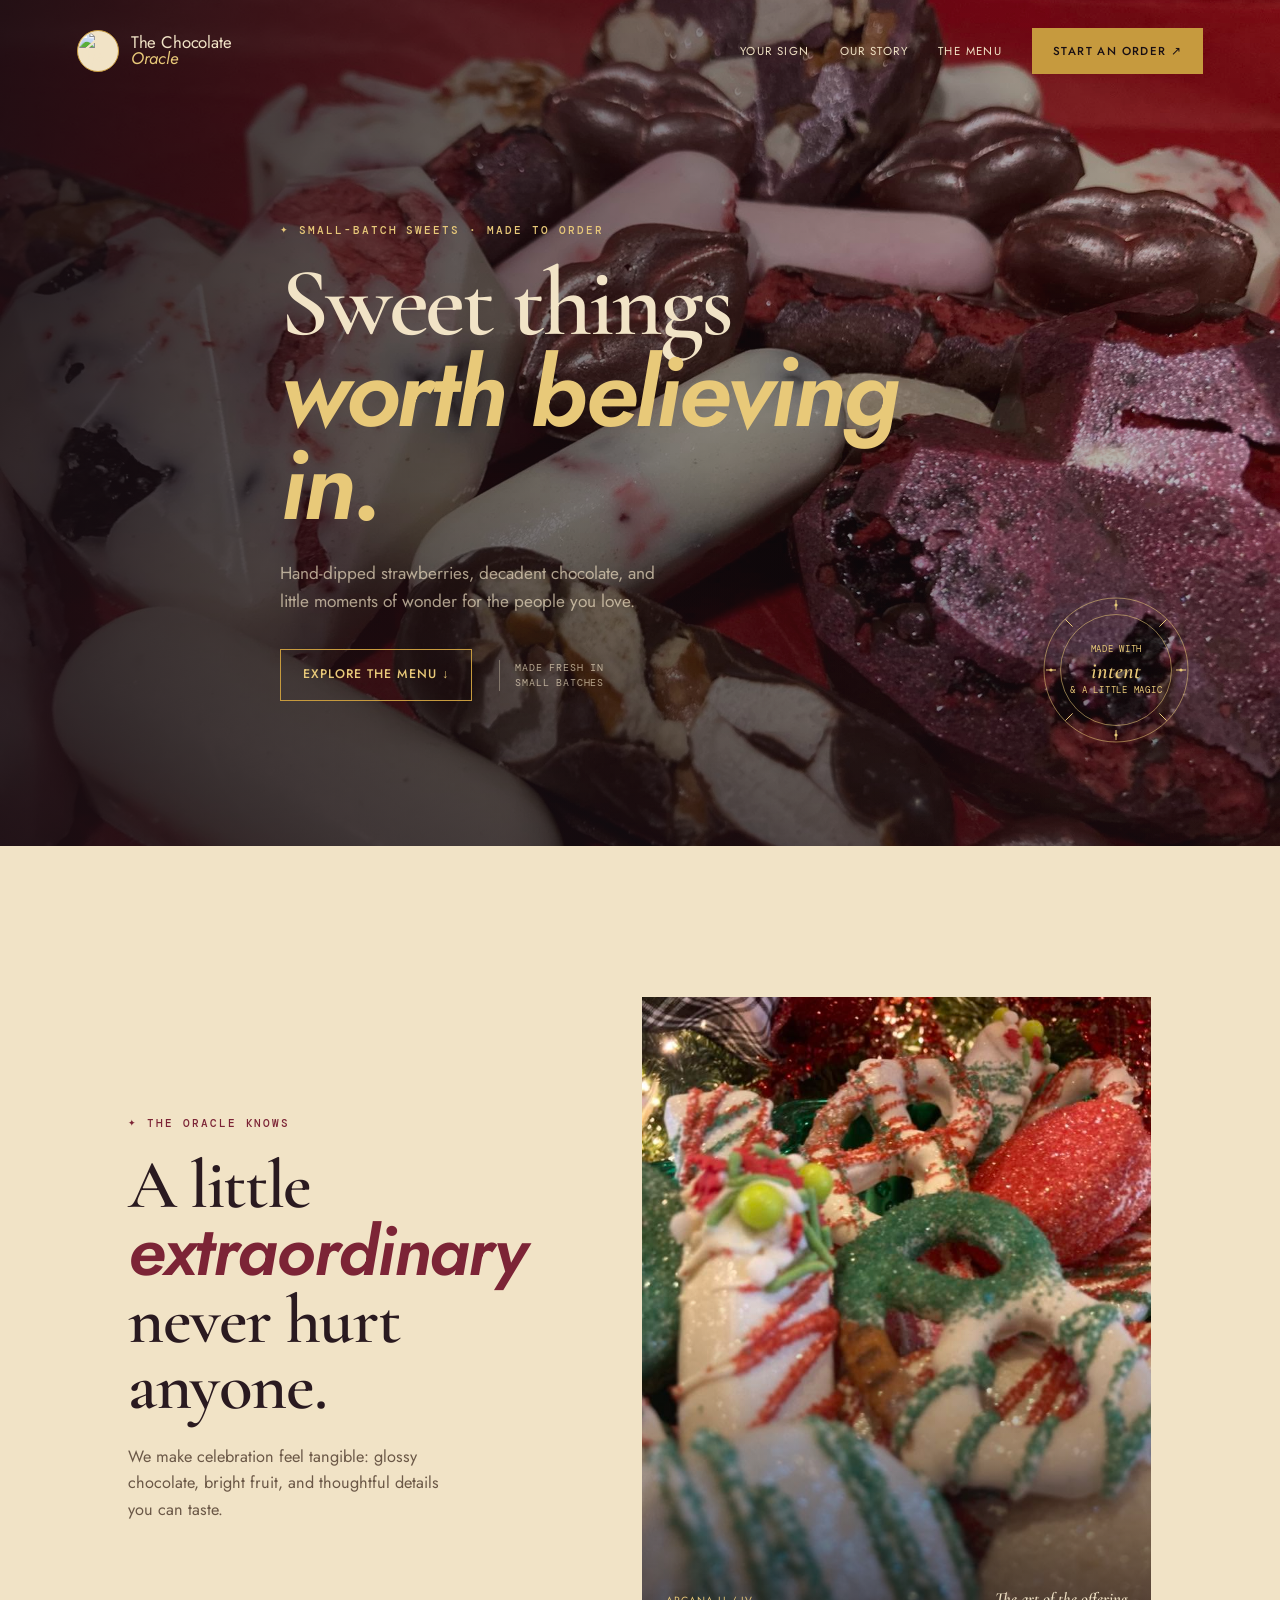
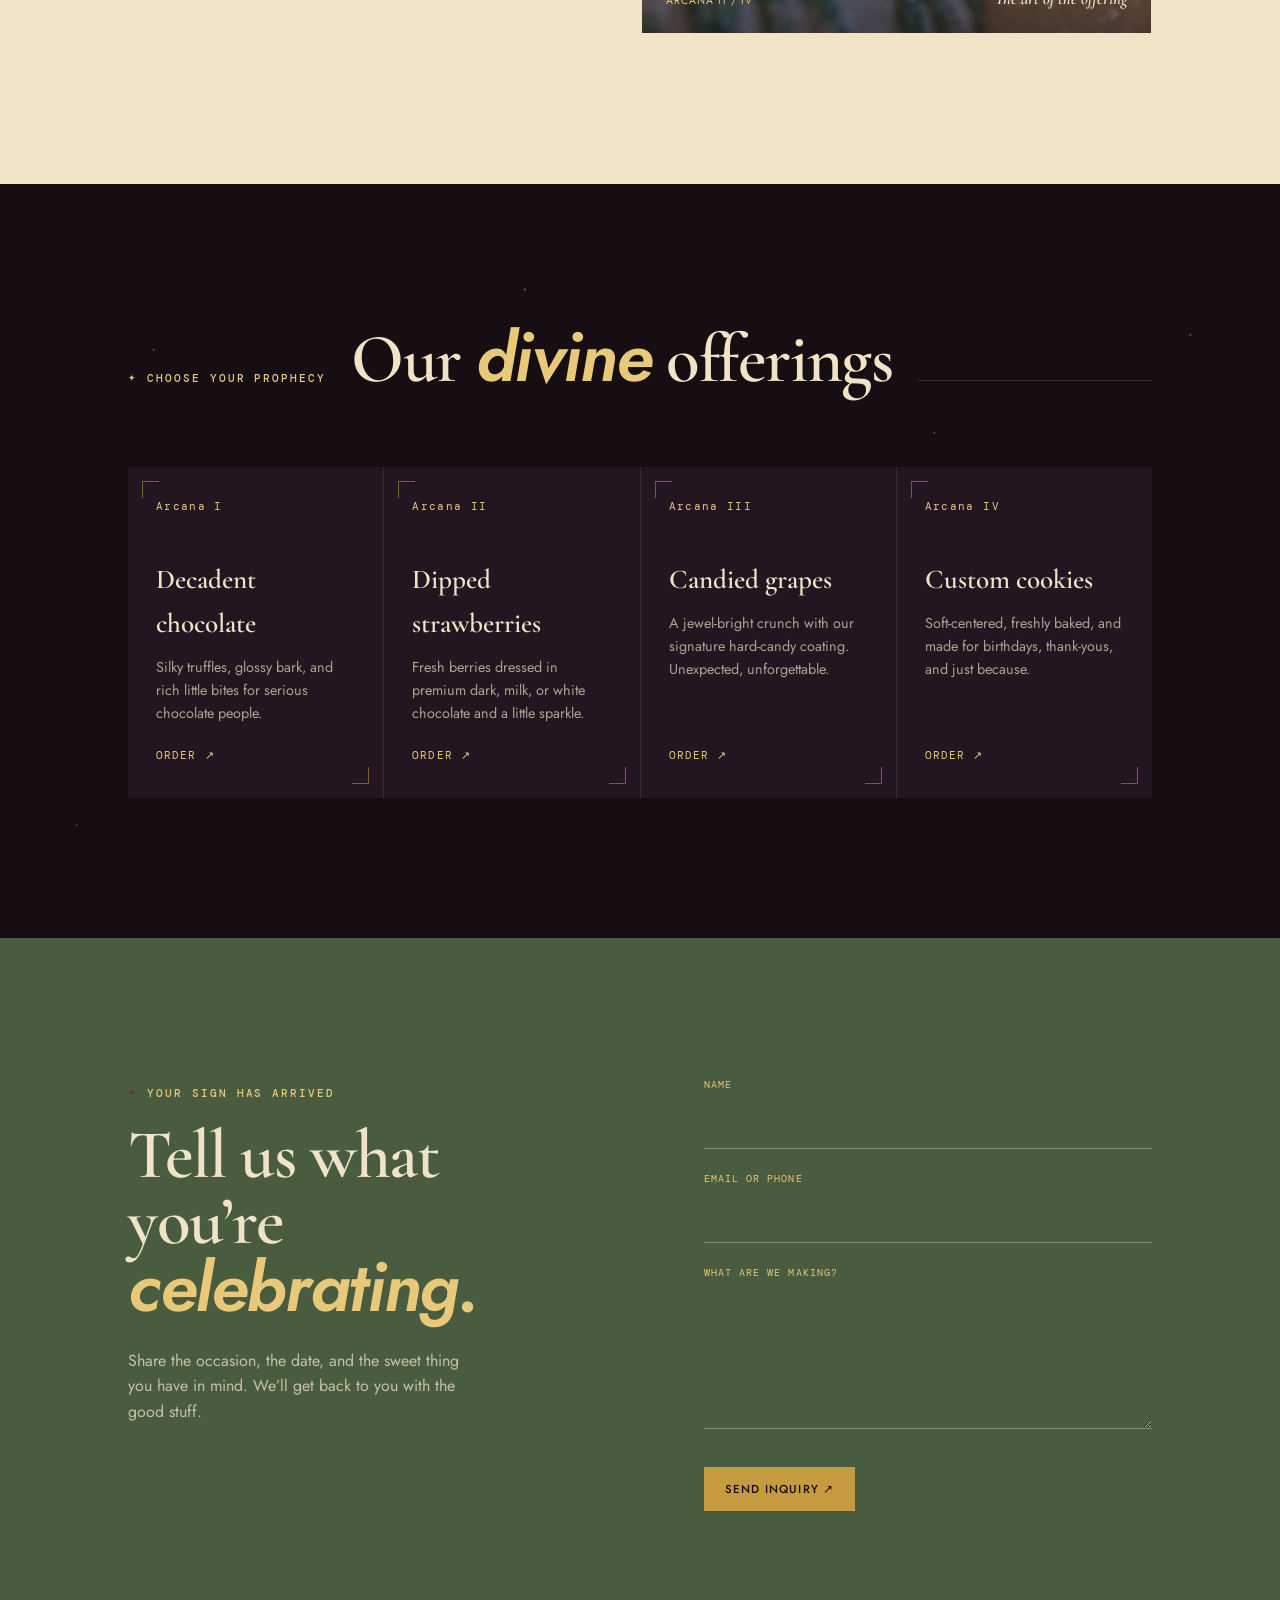
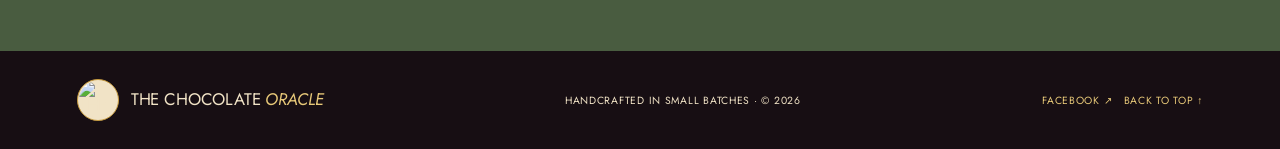
==== shop.html @ d25c3163 "Add tarot zodiac intro, wire as homepage" ====
<!DOCTYPE html>
<html lang="en">
<head>
    <meta charset="UTF-8">
    <meta name="viewport" content="width=device-width, initial-scale=1.0">
    <title>The Chocolate Oracle | Handcrafted sweets</title>
    <link rel="stylesheet" href="style.css">
</head>
<body>

    <header class="site-header">
        <a class="logo" href="index.html" aria-label="The Chocolate Oracle home">
            <img class="logo-photo" src="https://scontent.fbtr1-1.fna.fbcdn.net/v/t39.30808-6/594072596_122097712575153212_9166603788342999100_n.jpg?stp=dst-jpg_tt6&amp;cstp=mx500x500&amp;ctp=s500x500&amp;_nc_cat=108&amp;ccb=1-7&amp;_nc_sid=6ee11a&amp;_nc_ohc=r9WMjKjKbZIQ7kNvwG5Yayb&amp;_nc_oc=Adr1AbtajCmg60G0U6X-JL86kqpSKoylIPFxCXI_S026IdfykBBBpPwS6JotdLHTeus&amp;_nc_zt=23&amp;_nc_ht=scontent.fbtr1-1.fna&amp;_nc_gid=QRbJIeFo7KZ7VgWL2P33UQ&amp;_nc_ss=7b2a8&amp;oh=00_AQHlGFoj-AohFdkRQfYXMRDlt6p4kGwg3x56mPkNC_NFeQ&amp;oe=6A7360A0" alt="The Chocolate Oracle logo">
            <span>The Chocolate<br><em>Oracle</em></span>
        </a>
        <nav class="nav-links" aria-label="Main navigation">
            <a href="index.html">Your sign</a>
            <a href="#story">Our story</a>
            <a href="#menu">The menu</a>
            <a href="#connect" class="btn-primary">Start an order <span aria-hidden="true">↗</span></a>
        </nav>
    </header>

    <!-- Hero Section -->
    <main id="top">
    <section class="hero">
        <div class="video-overlay"></div>
        <img class="hero-video" src="vdaycandy.jpg" alt="Assorted handcrafted chocolates with metallic and glittered finishes">

        <div class="hero-content">
            <p class="eyebrow">Small-batch sweets · made to order</p>
            <h1>Sweet things<br><em>worth believing in.</em></h1>
            <p class="hero-copy">Hand-dipped strawberries, decadent chocolate, and little moments of wonder for the people you love.</p>
            <div class="hero-actions">
                <a href="#menu" class="btn-secondary">Explore the menu <span aria-hidden="true">↓</span></a>
                <span class="hero-note">Made fresh in<br>small batches</span>
            </div>
        </div>
        <div class="hero-stamp" aria-hidden="true">
            <div class="dial">
                <svg viewBox="0 0 148 148" fill="none">
                    <circle cx="74" cy="74" r="72" stroke="#e8c979" stroke-opacity=".55" stroke-width="1"/>
                    <g stroke="#e8c979" stroke-width="1">
                        <line x1="74" y1="4" x2="74" y2="14"/>
                        <line x1="74" y1="134" x2="74" y2="144"/>
                        <line x1="4" y1="74" x2="14" y2="74"/>
                        <line x1="134" y1="74" x2="144" y2="74"/>
                        <line x1="23.5" y1="23.5" x2="30.6" y2="30.6"/>
                        <line x1="117.4" y1="117.4" x2="124.5" y2="124.5"/>
                        <line x1="23.5" y1="124.5" x2="30.6" y2="117.4"/>
                        <line x1="117.4" y1="30.6" x2="124.5" y2="23.5"/>
                    </g>
                    <g fill="#e8c979">
                        <circle cx="74" cy="9" r="1.6"/>
                        <circle cx="139" cy="74" r="1.6"/>
                        <circle cx="74" cy="139" r="1.6"/>
                        <circle cx="9" cy="74" r="1.6"/>
                    </g>
                </svg>
            </div>
            <div class="dial-inner"></div>
            <span>Made with</span><strong>intent</strong><span>&amp; a little magic</span>
        </div>
    </section>

    <section id="story" class="showcase">
        <div class="section-intro">
            <p class="eyebrow">The oracle knows</p>
            <h2>A little <em>extraordinary</em><br>never hurt anyone.</h2>
            <p>We make celebration feel tangible: glossy chocolate, bright fruit, and thoughtful details you can taste.</p>
        </div>
        <div class="video-container">
            <img class="showcase-video" src="christmas_candy.jpg" alt="Chocolate-covered pretzels decorated with holiday sprinkles and glitter">
            <div class="video-caption"><span>Arcana II / IV</span><strong>The art of the offering</strong></div>
        </div>
    </section>

    <section id="menu" class="products">
        <div class="section-heading"><p class="eyebrow">Choose your prophecy</p><h2>Our <em>divine</em> offerings</h2><span class="heading-rule"></span></div>
        <div class="product-grid">
            <div class="card">
                <span class="card-number">Arcana I</span><h3>Decadent chocolate</h3>
                <p>Silky truffles, glossy bark, and rich little bites for serious chocolate people.</p><a href="#connect" aria-label="Order decadent chocolate">Order <span>↗</span></a>
            </div>
            <div class="card">
                <span class="card-number">Arcana II</span><h3>Dipped strawberries</h3>
                <p>Fresh berries dressed in premium dark, milk, or white chocolate and a little sparkle.</p><a href="#connect" aria-label="Order dipped strawberries">Order <span>↗</span></a>
            </div>
            <div class="card">
                <span class="card-number">Arcana III</span><h3>Candied grapes</h3>
                <p>A jewel-bright crunch with our signature hard-candy coating. Unexpected, unforgettable.</p><a href="#connect" aria-label="Order candied grapes">Order <span>↗</span></a>
            </div>
            <div class="card">
                <span class="card-number">Arcana IV</span><h3>Custom cookies</h3>
                <p>Soft-centered, freshly baked, and made for birthdays, thank-yous, and just because.</p><a href="#connect" aria-label="Order custom cookies">Order <span>↗</span></a>
            </div>
        </div>
    </section>

    <section id="connect" class="connect">
        <div class="connect-copy"><p class="eyebrow">Your sign has arrived</p><h2>Tell us what<br>you’re <em>celebrating.</em></h2><p>Share the occasion, the date, and the sweet thing you have in mind. We’ll get back to you with the good stuff.</p></div>
        <form class="contact-form" action="#" method="POST">
            <div class="input-group">
                <label for="name">Name</label>
                <input type="text" id="name" name="name" required>
            </div>
            
            <div class="input-group">
                <label for="email">Email or phone</label>
                <input type="text" id="email" name="email" required>
            </div>

            <div class="input-group">
                <label for="message">What are we making?</label>
                <textarea id="message" name="message" rows="5" required></textarea>
            </div>

            <button type="submit" class="btn-primary form-submit">Send inquiry <span aria-hidden="true">↗</span></button>
        </form>
    </section>
    </main>

    <!-- Footer -->
    <footer>
        <a class="logo" href="index.html"><img class="logo-photo" src="https://scontent.fbtr1-1.fna.fbcdn.net/v/t39.30808-6/594072596_122097712575153212_9166603788342999100_n.jpg?stp=dst-jpg_tt6&amp;cstp=mx500x500&amp;ctp=s500x500&amp;_nc_cat=108&amp;ccb=1-7&amp;_nc_sid=6ee11a&amp;_nc_ohc=r9WMjKjKbZIQ7kNvwG5Yayb&amp;_nc_oc=Adr1AbtajCmg60G0U6X-JL86kqpSKoylIPFxCXI_S026IdfykBBBpPwS6JotdLHTeus&amp;_nc_zt=23&amp;_nc_ht=scontent.fbtr1-1.fna&amp;_nc_gid=QRbJIeFo7KZ7VgWL2P33UQ&amp;_nc_ss=7b2a8&amp;oh=00_AQHlGFoj-AohFdkRQfYXMRDlt6p4kGwg3x56mPkNC_NFeQ&amp;oe=6A7360A0" alt="The Chocolate Oracle logo"><span>The Chocolate <em>Oracle</em></span></a>
        <p>Handcrafted in small batches · © 2026</p>
        <span><a href="https://www.facebook.com/profile.php?id=61584596374149" class="back-top">Facebook ↗</a> &nbsp; <a href="#top" class="back-top">Back to top ↑</a></span>
    </footer>

</body>
</html>
---- style.css ----
@import url('https://fonts.googleapis.com/css2?family=DM+Mono:wght@400;500&family=Cormorant+Garamond:ital,wght@0,500;0,600;0,700;1,500;1,600&family=Jost:wght@400;500;600&display=swap');

/* ============================================
   TOKENS
   ink        — near-black chocolate-plum, primary dark surface
   ink-soft   — secondary dark surface (cards, footer)
   parchment  — candlelit warm paper, primary light surface
   gold       — antique gold leaf, primary accent
   gold-bright— struck-match gold, hover/glow state
   wine       — sealing-wax garnet, secondary accent
   sage       — alchemical green, used once (connect section)
   ============================================ */
:root {
    --ink: #170e13;
    --ink-soft: #241620;
    --ink-line: rgba(241, 227, 196, 0.14);
    --parchment: #f1e3c6;
    --parchment-soft: #e7d3a8;
    --parchment-line: rgba(23, 14, 19, 0.15);
    --gold: #c69a3e;
    --gold-bright: #e8c979;
    --wine: #7c2436;
    --wine-bright: #a3324a;
    --sage: #495c40;
    --sage-bright: #6b8259;
    --text-on-dark: #f1e3c6;
    --text-on-dark-dim: rgba(241, 227, 198, 0.68);
    --text-on-light: #2a1a20;
    --text-on-light-dim: #6b5847;
}

* {
    margin: 0;
    padding: 0;
    box-sizing: border-box;
    font-family: 'Jost', sans-serif;
}

body {
    background: var(--parchment);
    color: var(--text-on-light);
    line-height: 1.6;
}

html {
    scroll-behavior: smooth;
}

h1, h2, h3, .logo {
    font-family: 'Cormorant Garamond', Georgia, serif;
}

::selection {
    background: var(--gold);
    color: var(--ink);
}

/* ============================================
   AMBIENT STARFIELD — hand-set constellation dots.
   Thematic (an oracle reads the sky), not decoration:
   only appears on dark surfaces, never on parchment.
   ============================================ */
.hero::before,
.products::before {
    content: '';
    position: absolute;
    inset: 0;
    pointer-events: none;
    opacity: .55;
    background-image:
        radial-gradient(1.4px 1.4px at 12% 22%, var(--gold-bright), transparent),
        radial-gradient(1px 1px at 27% 68%, var(--parchment), transparent),
        radial-gradient(1.6px 1.6px at 41% 14%, var(--gold-bright), transparent),
        radial-gradient(1px 1px at 58% 78%, var(--parchment), transparent),
        radial-gradient(1.3px 1.3px at 73% 33%, var(--gold-bright), transparent),
        radial-gradient(1px 1px at 85% 61%, var(--parchment), transparent),
        radial-gradient(1.5px 1.5px at 93% 20%, var(--gold-bright), transparent),
        radial-gradient(1px 1px at 6% 85%, var(--parchment), transparent);
    background-repeat: no-repeat;
    z-index: 0;
}

@media (prefers-reduced-motion: no-preference) {
    .hero::before, .products::before { animation: twinkle 7s ease-in-out infinite; }
}
@keyframes twinkle { 0%, 100% { opacity: .4; } 50% { opacity: .75; } }

/* ============================================
   HEADER
   ============================================ */
.site-header {
    position: absolute;
    top: 0;
    left: 0;
    right: 0;
    z-index: 5;
    display: flex;
    justify-content: space-between;
    align-items: center;
    padding: 28px 6vw;
    color: var(--text-on-dark);
}

.logo { display: flex; gap: 12px; align-items: center; color: inherit; text-decoration: none; font-size: 1.05rem; line-height: .95; letter-spacing: -.01em; }
.logo em { color: var(--gold-bright); font-style: italic; }
.logo-photo { width: 42px; height: 42px; object-fit: cover; border-radius: 50%; border: 1px solid var(--gold); background: var(--parchment); padding: 1px; }
.nav-links { display: flex; align-items: center; gap: 30px; }
.nav-links a { color: inherit; text-decoration: none; font-size: .72rem; letter-spacing: .12em; text-transform: uppercase; }
.nav-links > a:not(.btn-primary) { position: relative; }
.nav-links > a:not(.btn-primary)::after {
    content: '';
    position: absolute;
    left: 0; right: 0; bottom: -5px;
    height: 1px;
    background: var(--gold-bright);
    transform: scaleX(0);
    transform-origin: left;
    transition: transform .35s ease;
}
.nav-links > a:not(.btn-primary):hover::after { transform: scaleX(1); }

/* Buttons */
.btn-primary {
    position: relative;
    background-color: var(--gold);
    color: var(--ink) !important;
    padding: 13px 20px;
    border-radius: 0;
    text-decoration: none;
    font-weight: 500;
    font-size: .72rem;
    letter-spacing: .1em;
    text-transform: uppercase;
    border: 1px solid var(--gold);
    cursor: pointer;
    transition: background .3s, color .3s, transform .3s;
}
.btn-primary:hover { background-color: transparent; color: var(--gold-bright) !important; transform: translateY(-1px); }

.btn-secondary {
    background-color: transparent;
    color: var(--gold-bright);
    padding: 15px 22px;
    border: 1px solid var(--gold);
    border-radius: 0;
    text-decoration: none;
    font-weight: 500;
    font-size: .78rem;
    letter-spacing: .08em;
    text-transform: uppercase;
    transition: background .35s, color .35s;
}
.btn-secondary:hover { background-color: var(--gold); color: var(--ink); }

/* ============================================
   HERO
   ============================================ */
.hero {
    position: relative;
    min-height: 94vh;
    display: flex;
    align-items: center;
    justify-content: center;
    text-align: left;
    color: var(--text-on-dark);
    padding: 160px 12vw 90px;
    overflow: hidden;
    background: var(--ink);
}

.hero-video {
    position: absolute;
    top: 0; left: 0;
    width: 100%; height: 100%;
    object-fit: cover;
    z-index: 0;
    filter: saturate(1.05) contrast(1.03);
}

.video-overlay {
    position: absolute;
    top: 0; left: 0;
    width: 100%; height: 100%;
    background: linear-gradient(100deg, rgba(23,14,19,.92) 0%, rgba(23,14,19,.55) 46%, rgba(23,14,19,.22) 100%),
                linear-gradient(0deg, rgba(23,14,19,.5), transparent 45%);
    z-index: 1;
}

.hero-content { position: relative; z-index: 2; max-width: 720px; }

.eyebrow {
    display: inline-flex;
    align-items: center;
    gap: 9px;
    color: var(--gold-bright);
    font: 500 .68rem 'DM Mono', monospace;
    text-transform: uppercase;
    letter-spacing: .18em;
    margin-bottom: 22px;
}
.eyebrow::before { content: '✦'; font-size: .85em; }

.hero-content h1 { font-size: clamp(3.6rem, 7.6vw, 7.2rem); font-weight: 600; line-height: .92; letter-spacing: -.03em; margin-bottom: 27px; }
.hero-content h1 em, h2 em { color: var(--gold-bright); font-weight: 600; font-style: italic; }
.hero-copy { max-width: 400px; font-size: 1.08rem; color: var(--text-on-dark-dim); margin-bottom: 34px; }
.hero-actions { display: flex; align-items: center; gap: 27px; }
.hero-note { border-left: 1px solid rgba(241,227,198,.35); padding-left: 15px; color: var(--text-on-dark-dim); font: .65rem/1.5 'DM Mono', monospace; text-transform: uppercase; letter-spacing: .08em; }

/* The Oracle's Seal — signature element: a slow-turning
   zodiac dial standing in for a wax seal / fortune-teller's medallion. */
.hero-stamp {
    position: absolute;
    z-index: 2;
    right: 7vw;
    bottom: 12%;
    width: 148px;
    height: 148px;
    display: grid;
    place-content: center;
    text-align: center;
    color: var(--gold-bright);
}
.hero-stamp .dial {
    position: absolute;
    inset: 0;
    border-radius: 50%;
}
.hero-stamp .dial svg { width: 100%; height: 100%; }
@media (prefers-reduced-motion: no-preference) {
    .hero-stamp .dial { animation: dial-turn 60s linear infinite; }
}
@keyframes dial-turn { to { transform: rotate(360deg); } }
.hero-stamp .dial-inner {
    position: absolute;
    inset: 18px;
    border: 1px solid rgba(232,201,121,.55);
    border-radius: 50%;
}
.hero-stamp span { position: relative; font: .58rem/1.5 'DM Mono', monospace; text-transform: uppercase; letter-spacing: .08em; z-index: 2; }
.hero-stamp strong { position: relative; font: italic 600 1.4rem 'Cormorant Garamond', serif; text-transform: none; letter-spacing: 0; z-index: 2; }

/* ============================================
   STORY / SHOWCASE SECTION
   ============================================ */
.showcase {
    background: var(--parchment);
    padding: 150px 10vw;
    display: grid;
    grid-template-columns: .8fr 1.2fr;
    gap: 9vw;
    align-items: center;
}
.section-intro h2, .section-heading h2, .connect h2 { font-size: clamp(2.7rem, 5.4vw, 5.1rem); font-weight: 600; line-height: .96; letter-spacing: -.02em; margin-bottom: 25px; }
.section-intro > p:last-child { color: var(--text-on-light-dim); max-width: 340px; font-size: 1.02rem; }
.section-intro .eyebrow, .section-heading .eyebrow { color: var(--wine); }
.section-intro .eyebrow::before, .section-heading .eyebrow::before, .connect .eyebrow::before { content: '✦'; color: var(--wine); }
.section-intro h2 em { color: var(--wine); font-style: italic; }

.video-container {
    position: relative;
    overflow: hidden;
    aspect-ratio: 4 / 5;
    max-height: 660px;
    border: 1px solid var(--gold);
    outline: 6px solid var(--parchment);
    outline-offset: -1px;
}
.video-container::after { content: ''; position: absolute; inset: 0; background: linear-gradient(0deg, rgba(20,11,16,.72), transparent 55%); pointer-events: none; }
.showcase-video { width: 100%; height: 100%; object-fit: cover; display: block; }
.video-caption { position: absolute; z-index: 2; bottom: 24px; left: 24px; right: 24px; display: flex; justify-content: space-between; align-items: baseline; color: var(--text-on-dark); font: .65rem 'DM Mono', monospace; text-transform: uppercase; letter-spacing: .1em; }
.video-caption span { color: var(--gold-bright); }
.video-caption strong { font: italic 600 1.05rem 'Cormorant Garamond', serif; text-transform: none; letter-spacing: 0; }

/* ============================================
   PRODUCTS — reframed as arcana cards, not a generic grid.
   Roman numerals stand in for suit numbers on a reading;
   the corner marks and hover glow read as gilt card edges.
   ============================================ */
.products {
    position: relative;
    background: var(--ink);
    color: var(--text-on-dark);
    padding: 140px 10vw;
    overflow: hidden;
}
.section-heading { position: relative; z-index: 2; display: flex; align-items: baseline; gap: 25px; margin-bottom: 60px; flex-wrap: wrap; }
.section-heading h2 { margin: 0; }
.section-heading h2 em { color: var(--gold-bright); font-style: italic; }
.section-heading .eyebrow { color: var(--gold-bright); }
.section-heading .eyebrow::before { color: var(--gold-bright); }
.heading-rule { height: 1px; flex: 1; min-width: 60px; background: var(--ink-line); }

.product-grid {
    position: relative;
    z-index: 2;
    display: grid;
    grid-template-columns: repeat(auto-fit, minmax(250px, 1fr));
    gap: 1px;
    background: var(--ink-line);
}

.card {
    position: relative;
    background: var(--ink-soft);
    padding: 32px 28px 35px;
    min-height: 280px;
    display: flex;
    flex-direction: column;
    transition: background .4s ease;
}
.card::before,
.card::after {
    content: '';
    position: absolute;
    width: 16px;
    height: 16px;
    border: 1px solid var(--gold);
    opacity: .55;
    transition: opacity .4s ease, width .4s ease, height .4s ease;
}
.card::before { top: 14px; left: 14px; border-width: 1px 0 0 1px; }
.card::after { bottom: 14px; right: 14px; border-width: 0 1px 1px 0; }
.card:hover { background: #2c1c27; }
.card:hover::before, .card:hover::after { opacity: 1; width: 22px; height: 22px; }

.card-number { color: var(--gold-bright); font: .7rem 'DM Mono', monospace; letter-spacing: .12em; margin-bottom: 45px; }
.card h3 { font-size: 1.7rem; font-weight: 600; margin-bottom: 10px; }
.card p { color: var(--text-on-dark-dim); font-size: .9rem; margin-bottom: 22px; }
.card a { color: var(--gold-bright); font: .68rem 'DM Mono', monospace; text-transform: uppercase; letter-spacing: .1em; text-decoration: none; margin-top: auto; }
.card a span { display: inline-block; transition: transform .3s ease; }
.card a:hover span { transform: translate(2px, -2px); }

/* ============================================
   CONNECT / CONTACT
   ============================================ */
.connect {
    background: var(--sage);
    color: var(--text-on-dark);
    padding: 140px 10vw;
    display: grid;
    grid-template-columns: 1fr 1fr;
    gap: 10vw;
    align-items: start;
}
.connect h2 em { color: var(--gold-bright); font-style: italic; }
.connect-copy > p:last-child { max-width: 340px; color: rgba(241,227,198,.75); }
.connect .eyebrow { color: var(--gold-bright); }

.contact-form { max-width: 600px; margin: 0; text-align: left; }
.input-group { margin-bottom: 23px; }
.input-group label {
    display: block;
    margin-bottom: 8px;
    font: .65rem 'DM Mono', monospace;
    text-transform: uppercase;
    letter-spacing: .1em;
    color: var(--gold-bright);
}
.input-group input,
.input-group textarea {
    width: 100%;
    padding: 13px 0;
    border: 0;
    border-bottom: 1px solid rgba(241,227,198,.35);
    border-radius: 0;
    background: transparent;
    font-size: 1rem;
    color: var(--text-on-dark);
    outline: none;
}
.input-group input::placeholder, .input-group textarea::placeholder { color: rgba(241,227,198,.4); }
.input-group input:focus, .input-group textarea:focus { border-bottom-color: var(--gold-bright); }
.input-group textarea { min-height: 100px; resize: vertical; }
.form-submit { margin-top: 8px; cursor: pointer; }
.form-submit { font-size: .72rem; }

/* ============================================
   FOOTER
   ============================================ */
footer {
    display: flex;
    justify-content: space-between;
    align-items: center;
    padding: 28px 6vw;
    background: var(--ink);
    color: var(--text-on-dark);
    font: .65rem 'DM Mono', monospace;
    text-transform: uppercase;
    letter-spacing: .07em;
}
footer .logo em { font-style: italic; }
.back-top { color: var(--gold-bright); text-decoration: none; }

/* ============================================
   RESPONSIVE
   ============================================ */
@media (max-width: 768px) {
    .site-header { padding: 22px 6vw; }
    .nav-links { gap: 14px; }
    .nav-links > a:not(.btn-primary) { display: none; }
    .hero { min-height: 88vh; padding: 140px 8vw 70px; }
    .hero-content h1 { font-size: clamp(3.4rem, 15vw, 5.2rem); }
    .hero-stamp { right: 7vw; bottom: 8%; transform: scale(.75); }
    .showcase, .connect { padding: 90px 8vw; grid-template-columns: 1fr; gap: 48px; }
    .video-container { max-height: 520px; }
    .products { padding: 90px 8vw; }
    .product-grid { grid-template-columns: 1fr; }
    .card { min-height: 220px; }
    .card-number { margin-bottom: 30px; }
    footer { flex-wrap: wrap; gap: 20px; }
    footer p { order: 3; width: 100%; }
}

@media (prefers-reduced-motion: reduce) {
    * { animation-duration: .001ms !important; animation-iteration-count: 1 !important; }
}
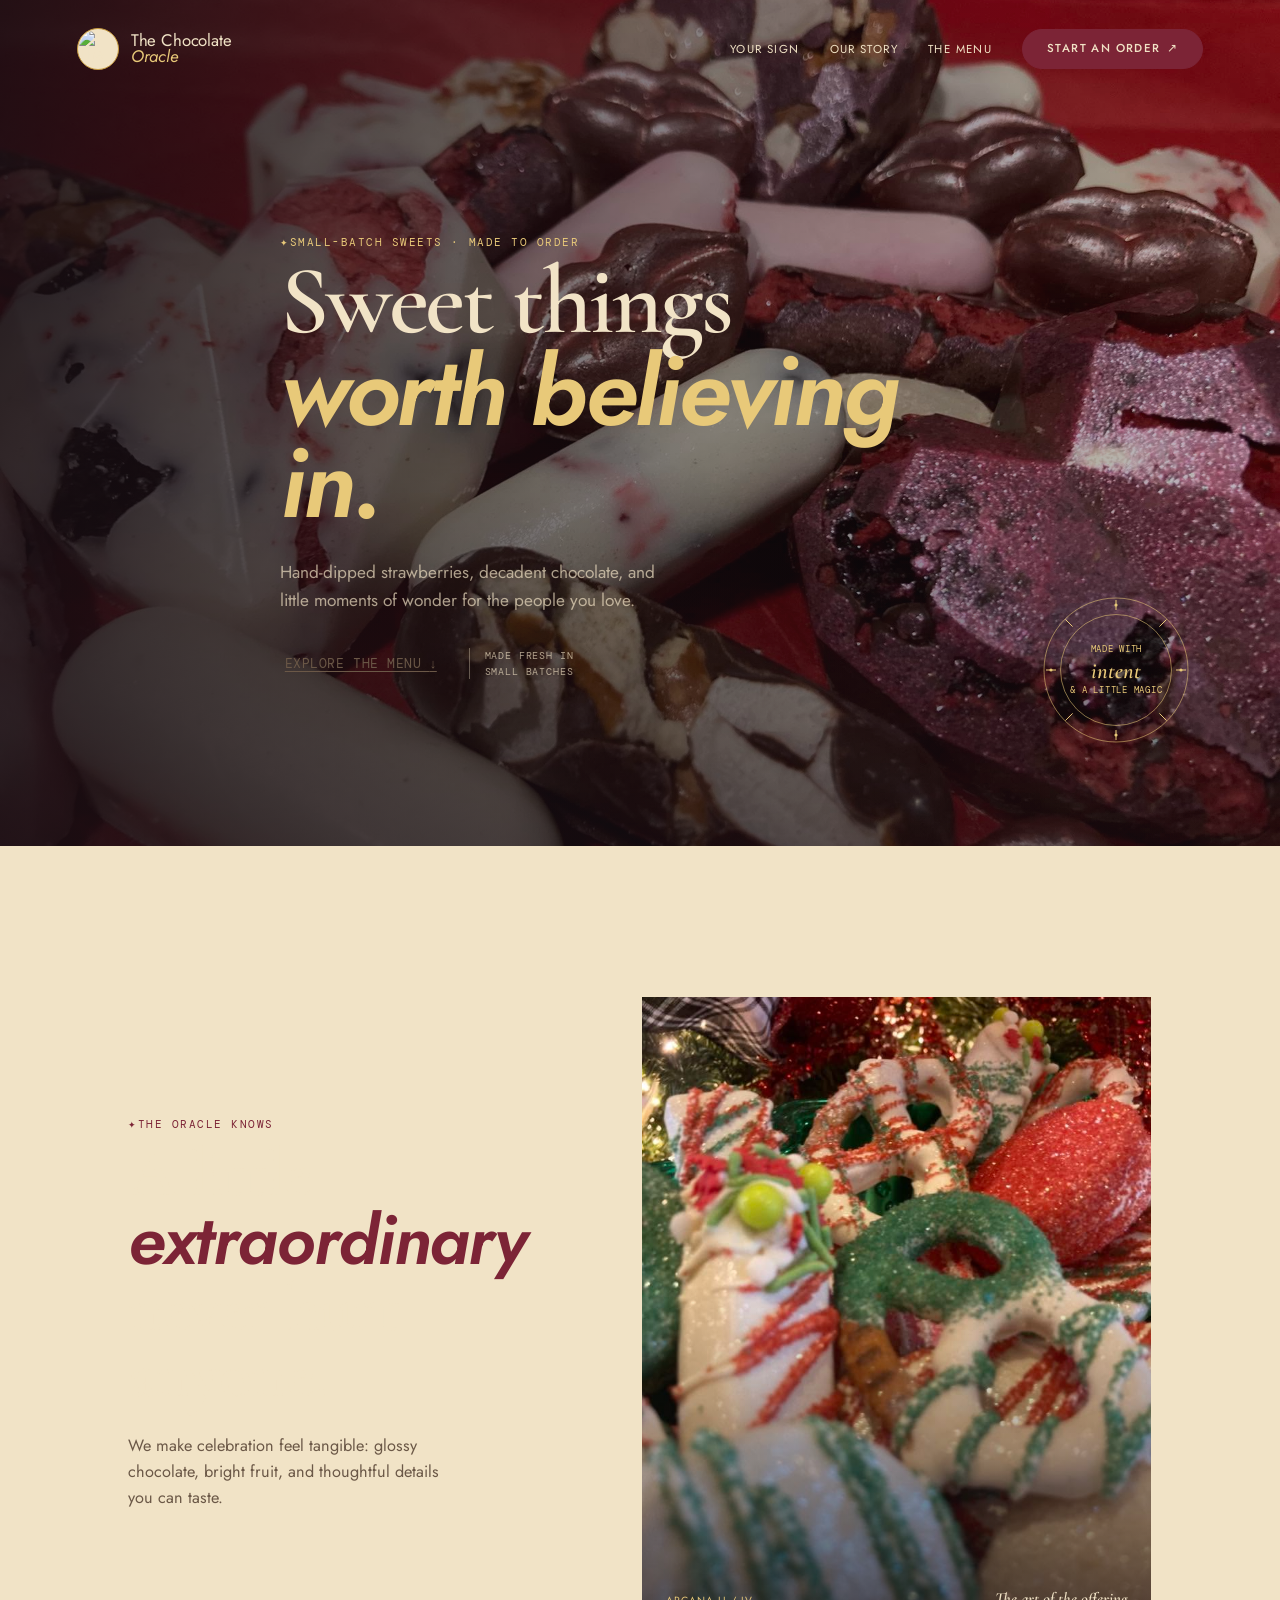
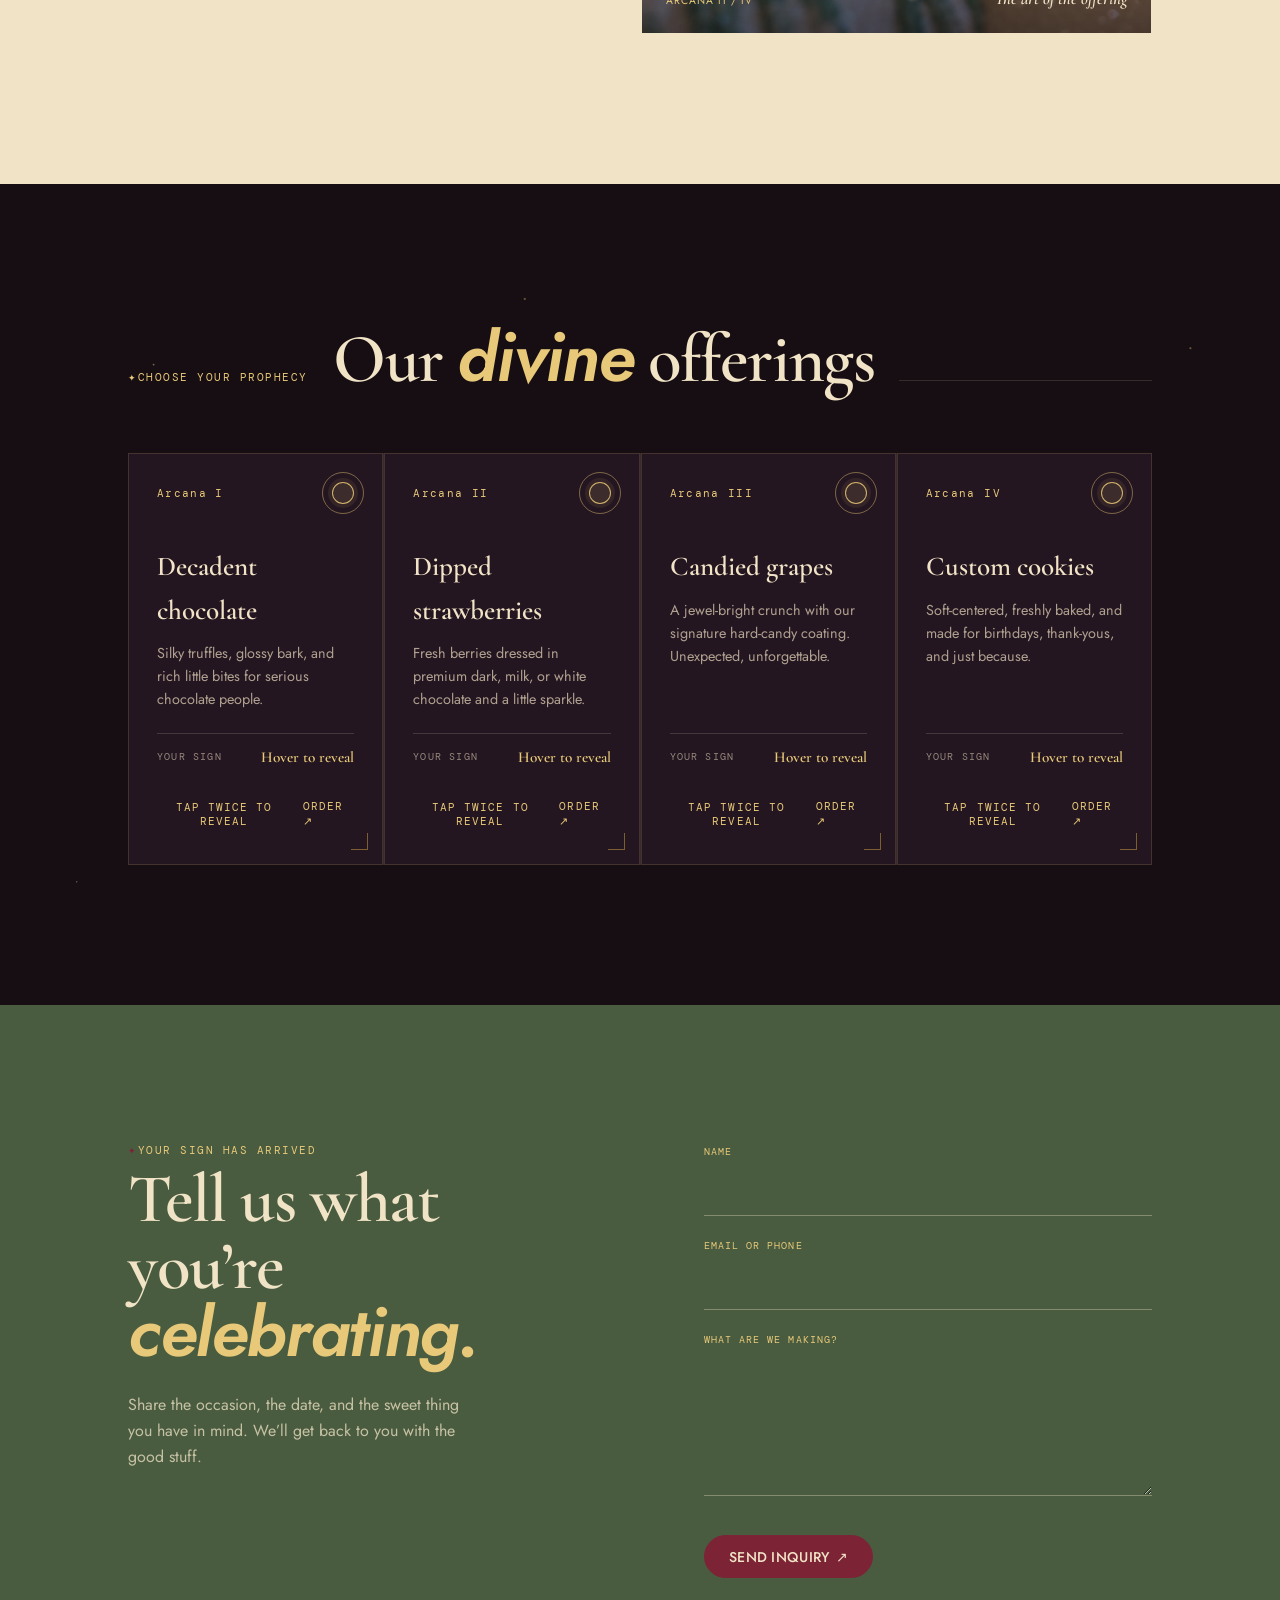
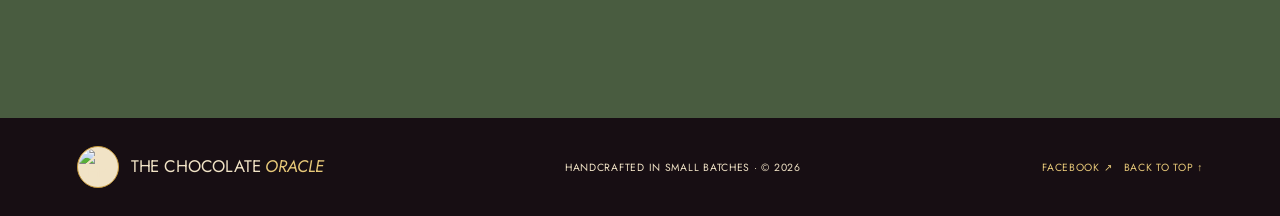
==== commit 7ca53974: "Add zodiac preview cards to shop page" ====
--- a/shop.html
+++ b/shop.html
@@ -5,6 +5,7 @@
     <meta name="viewport" content="width=device-width, initial-scale=1.0">
     <title>The Chocolate Oracle | Handcrafted sweets</title>
     <link rel="stylesheet" href="style.css">
+    <link rel="stylesheet" href="oracle-intro.css">
 </head>
 <body>
 
@@ -78,21 +79,89 @@
     <section id="menu" class="products">
         <div class="section-heading"><p class="eyebrow">Choose your prophecy</p><h2>Our <em>divine</em> offerings</h2><span class="heading-rule"></span></div>
         <div class="product-grid">
-            <div class="card">
-                <span class="card-number">Arcana I</span><h3>Decadent chocolate</h3>
-                <p>Silky truffles, glossy bark, and rich little bites for serious chocolate people.</p><a href="#connect" aria-label="Order decadent chocolate">Order <span>↗</span></a>
-            </div>
-            <div class="card">
-                <span class="card-number">Arcana II</span><h3>Dipped strawberries</h3>
-                <p>Fresh berries dressed in premium dark, milk, or white chocolate and a little sparkle.</p><a href="#connect" aria-label="Order dipped strawberries">Order <span>↗</span></a>
-            </div>
-            <div class="card">
-                <span class="card-number">Arcana III</span><h3>Candied grapes</h3>
-                <p>A jewel-bright crunch with our signature hard-candy coating. Unexpected, unforgettable.</p><a href="#connect" aria-label="Order candied grapes">Order <span>↗</span></a>
-            </div>
-            <div class="card">
-                <span class="card-number">Arcana IV</span><h3>Custom cookies</h3>
-                <p>Soft-centered, freshly baked, and made for birthdays, thank-yous, and just because.</p><a href="#connect" aria-label="Order custom cookies">Order <span>↗</span></a>
+            <div class="card card--oracle" data-reveal-state="idle">
+                <span class="card-number">Arcana I</span>
+                <h3>Decadent chocolate</h3>
+                <p>Silky truffles, glossy bark, and rich little bites for serious chocolate people.</p>
+                <div class="card-orbit" aria-hidden="true">
+                    <span class="card-orbit-ring"></span>
+                    <span class="card-orbit-dot"></span>
+                </div>
+                <div class="card-preview">
+                    <span class="card-preview-label">Your sign</span>
+                    <span class="card-preview-sign">Hover to reveal</span>
+                </div>
+                <div class="card-reveal">
+                    <p class="card-reveal-title">Oracle whisper</p>
+                    <p class="card-reveal-copy">Tap again to let the oracle speak.</p>
+                </div>
+                <div class="card-footer">
+                    <button type="button" class="card-action">Tap twice to reveal</button>
+                    <a href="#connect" aria-label="Order decadent chocolate">Order <span>↗</span></a>
+                </div>
+            </div>
+            <div class="card card--oracle" data-reveal-state="idle">
+                <span class="card-number">Arcana II</span>
+                <h3>Dipped strawberries</h3>
+                <p>Fresh berries dressed in premium dark, milk, or white chocolate and a little sparkle.</p>
+                <div class="card-orbit" aria-hidden="true">
+                    <span class="card-orbit-ring"></span>
+                    <span class="card-orbit-dot"></span>
+                </div>
+                <div class="card-preview">
+                    <span class="card-preview-label">Your sign</span>
+                    <span class="card-preview-sign">Hover to reveal</span>
+                </div>
+                <div class="card-reveal">
+                    <p class="card-reveal-title">Oracle whisper</p>
+                    <p class="card-reveal-copy">Tap again to let the oracle speak.</p>
+                </div>
+                <div class="card-footer">
+                    <button type="button" class="card-action">Tap twice to reveal</button>
+                    <a href="#connect" aria-label="Order dipped strawberries">Order <span>↗</span></a>
+                </div>
+            </div>
+            <div class="card card--oracle" data-reveal-state="idle">
+                <span class="card-number">Arcana III</span>
+                <h3>Candied grapes</h3>
+                <p>A jewel-bright crunch with our signature hard-candy coating. Unexpected, unforgettable.</p>
+                <div class="card-orbit" aria-hidden="true">
+                    <span class="card-orbit-ring"></span>
+                    <span class="card-orbit-dot"></span>
+                </div>
+                <div class="card-preview">
+                    <span class="card-preview-label">Your sign</span>
+                    <span class="card-preview-sign">Hover to reveal</span>
+                </div>
+                <div class="card-reveal">
+                    <p class="card-reveal-title">Oracle whisper</p>
+                    <p class="card-reveal-copy">Tap again to let the oracle speak.</p>
+                </div>
+                <div class="card-footer">
+                    <button type="button" class="card-action">Tap twice to reveal</button>
+                    <a href="#connect" aria-label="Order candied grapes">Order <span>↗</span></a>
+                </div>
+            </div>
+            <div class="card card--oracle" data-reveal-state="idle">
+                <span class="card-number">Arcana IV</span>
+                <h3>Custom cookies</h3>
+                <p>Soft-centered, freshly baked, and made for birthdays, thank-yous, and just because.</p>
+                <div class="card-orbit" aria-hidden="true">
+                    <span class="card-orbit-ring"></span>
+                    <span class="card-orbit-dot"></span>
+                </div>
+                <div class="card-preview">
+                    <span class="card-preview-label">Your sign</span>
+                    <span class="card-preview-sign">Hover to reveal</span>
+                </div>
+                <div class="card-reveal">
+                    <p class="card-reveal-title">Oracle whisper</p>
+                    <p class="card-reveal-copy">Tap again to let the oracle speak.</p>
+                </div>
+                <div class="card-footer">
+                    <button type="button" class="card-action">Tap twice to reveal</button>
+                    <a href="#connect" aria-label="Order custom cookies">Order <span>↗</span></a>
+                </div>
             </div>
         </div>
     </section>
@@ -127,5 +196,6 @@
         <span><a href="https://www.facebook.com/profile.php?id=61584596374149" class="back-top">Facebook ↗</a> &nbsp; <a href="#top" class="back-top">Back to top ↑</a></span>
     </footer>
 
+    <script src="oracle-shop.js"></script>
 </body>
 </html>
--- a/oracle-intro.css
+++ b/oracle-intro.css
@@ -0,0 +1,570 @@
+@import url('https://fonts.googleapis.com/css2?family=DM+Mono:wght@400;500&family=Cormorant+Garamond:ital,wght@0,500;0,600;0,700;1,500;1,600&family=Jost:wght@400;500;600&display=swap');
+
+/* Token set matches style.css so this page reads as one site, not a bolt-on. */
+:root {
+    --ink: #170e13;
+    --ink-soft: #241620;
+    --ink-line: rgba(241, 227, 196, 0.14);
+    --parchment: #f1e3c6;
+    --parchment-soft: #e7d3a8;
+    --gold: #c69a3e;
+    --gold-bright: #e8c979;
+    --wine: #7c2436;
+    --wine-bright: #a3324a;
+    --text-on-dark: #f1e3c6;
+    --text-on-dark-dim: rgba(241, 227, 198, 0.68);
+    --text-on-light: #2a1a20;
+}
+
+* { margin: 0; padding: 0; box-sizing: border-box; font-family: 'Jost', sans-serif; }
+
+html { scroll-behavior: smooth; }
+
+body {
+    background: var(--ink);
+    color: var(--text-on-dark);
+    min-height: 100vh;
+    overflow-x: hidden;
+}
+
+h1, h2, .intro-logo span { font-family: 'Cormorant Garamond', Georgia, serif; }
+
+.eyebrow {
+    display: block;
+    font: .68rem/1 'DM Mono', monospace;
+    text-transform: uppercase;
+    letter-spacing: .14em;
+    color: var(--gold-bright);
+    margin-bottom: .6rem;
+}
+
+/* ============================================
+   SKIP LINK + LOGO
+   ============================================ */
+.skip-shop {
+    position: fixed;
+    top: 22px;
+    right: 24px;
+    z-index: 40;
+    font: .78rem/1 'DM Mono', monospace;
+    letter-spacing: .04em;
+    color: var(--text-on-dark-dim);
+    text-decoration: none;
+    padding: .5rem .7rem;
+    border: 1px solid var(--ink-line);
+    border-radius: 999px;
+    transition: color .25s, border-color .25s;
+}
+.skip-shop:hover { color: var(--gold-bright); border-color: var(--gold); }
+
+.intro-logo {
+    position: fixed;
+    top: 20px;
+    left: 24px;
+    z-index: 40;
+    display: flex;
+    align-items: center;
+    gap: .6rem;
+    text-decoration: none;
+    color: var(--text-on-dark);
+}
+.intro-logo img { width: 38px; height: 38px; object-fit: cover; border-radius: 50%; border: 1px solid var(--gold); padding: 1px; }
+.intro-logo span { font-size: 1rem; line-height: 1.05; }
+.intro-logo em { color: var(--gold-bright); font-style: italic; }
+
+/* ============================================
+   PAGE + STARFIELD
+   ============================================ */
+.oracle-intro {
+    position: relative;
+    min-height: 100vh;
+    display: flex;
+    flex-direction: column;
+    align-items: center;
+    justify-content: flex-start;
+    padding: 7.5rem 1.5rem 5rem;
+    overflow: hidden;
+}
+
+.intro-backdrop {
+    position: absolute;
+    inset: 0;
+    pointer-events: none;
+    opacity: .55;
+    background-image:
+        radial-gradient(1.4px 1.4px at 12% 22%, var(--gold-bright), transparent),
+        radial-gradient(1px 1px at 27% 68%, var(--parchment), transparent),
+        radial-gradient(1.6px 1.6px at 41% 14%, var(--gold-bright), transparent),
+        radial-gradient(1px 1px at 58% 78%, var(--parchment), transparent),
+        radial-gradient(1.3px 1.3px at 73% 33%, var(--gold-bright), transparent),
+        radial-gradient(1px 1px at 85% 61%, var(--parchment), transparent),
+        radial-gradient(1.5px 1.5px at 93% 20%, var(--gold-bright), transparent),
+        radial-gradient(1px 1px at 6% 85%, var(--parchment), transparent),
+        radial-gradient(1.2px 1.2px at 50% 92%, var(--gold-bright), transparent),
+        radial-gradient(1px 1px at 18% 45%, var(--parchment), transparent);
+    background-repeat: no-repeat;
+}
+@media (prefers-reduced-motion: no-preference) {
+    .intro-backdrop { animation: twinkle 7s ease-in-out infinite; }
+}
+@keyframes twinkle { 0%, 100% { opacity: .4; } 50% { opacity: .75; } }
+
+.intro-lead { position: relative; z-index: 2; text-align: center; max-width: 34rem; margin-bottom: 3.5rem; }
+.intro-lead h1 { font-size: clamp(2.2rem, 5vw, 3.4rem); font-weight: 600; line-height: 1.08; margin-bottom: .9rem; }
+.intro-lead em { color: var(--gold-bright); font-style: italic; }
+.intro-copy { color: var(--text-on-dark-dim); font-size: 1.02rem; }
+
+/* ============================================
+   THE FAN
+   Cards share one pivot at the bottom center of
+   .card-fan and rotate outward from it, the way a
+   dealt hand of cards actually fans. On narrow
+   screens the fan flattens into a scroll strip.
+   ============================================ */
+.deck-wrap { position: relative; z-index: 2; width: 100%; display: flex; justify-content: center; }
+
+.card-fan {
+    position: relative;
+    width: min(1040px, 100%);
+    height: 360px;
+    margin-top: 1rem;
+}
+
+.tarot-card {
+    position: absolute;
+    left: 50%;
+    bottom: 0;
+    width: 150px;
+    height: 238px;
+    margin-left: -75px;
+    transform-origin: 50% 100%;
+    transform: translateY(90px) scale(.55) rotate(0deg);
+    opacity: 0;
+    transition: transform .75s cubic-bezier(.2,.8,.2,1), opacity .5s ease, box-shadow .3s ease, filter .3s ease;
+    background: linear-gradient(160deg, var(--ink-soft), var(--ink) 70%);
+    border: none;
+    border-radius: 12px;
+    padding: .55rem .5rem .6rem;
+    display: flex;
+    flex-direction: column;
+    align-items: center;
+    justify-content: flex-start;
+    cursor: pointer;
+    color: var(--text-on-dark);
+    font-family: 'Jost', sans-serif;
+    box-shadow: 0 10px 24px rgba(0,0,0,.35);
+    z-index: 1;
+}
+
+.card-fan.in-fan .tarot-card {
+    transform: translateY(0) scale(1) rotate(var(--angle));
+    opacity: 1;
+}
+
+/* Decorative engraved frame, drawn once per card as an SVG overlay. */
+.card-frame {
+    position: absolute;
+    inset: 0;
+    width: 100%;
+    height: 100%;
+    pointer-events: none;
+    z-index: 0;
+}
+.card-frame .frame-outer { fill: none; stroke: var(--gold); stroke-width: 1; }
+.card-frame .frame-inner { fill: none; stroke: var(--gold); stroke-width: .5; opacity: .55; }
+.card-frame .frame-tick { fill: none; stroke: var(--gold-bright); stroke-width: 1.1; stroke-linecap: round; }
+
+.tarot-card > * { position: relative; z-index: 1; }
+
+.tarot-card .card-number {
+    display: flex;
+    align-items: center;
+    gap: .35rem;
+    width: 100%;
+    font: .56rem/1 'DM Mono', monospace;
+    letter-spacing: .12em;
+    text-transform: uppercase;
+    color: var(--gold);
+    margin-top: .2rem;
+}
+.tarot-card .card-number::before,
+.tarot-card .card-number::after { content: ''; flex: 1; height: 1px; background: var(--gold); opacity: .5; }
+
+.card-illustration {
+    width: 76%;
+    aspect-ratio: 1;
+    margin: .5rem auto 0;
+    border-radius: 50%;
+    border: 1px solid var(--gold);
+    background: radial-gradient(circle at 50% 32%, var(--wine) 0%, var(--ink-soft) 68%, var(--ink) 100%);
+    display: flex;
+    align-items: center;
+    justify-content: center;
+    overflow: hidden;
+    box-shadow: inset 0 0 12px rgba(0,0,0,.5);
+}
+.card-constellation { width: 84%; height: 84%; overflow: visible; }
+.card-constellation .const-line { stroke: var(--gold); stroke-width: .9; opacity: .8; fill: none; }
+.card-constellation .const-star { fill: var(--gold-bright); }
+
+.tarot-card .card-glyph {
+    margin-top: -15px;
+    width: 32px;
+    height: 32px;
+    display: flex;
+    align-items: center;
+    justify-content: center;
+    background: var(--ink);
+    border: 1px solid var(--gold);
+    border-radius: 50%;
+    font-size: 1.05rem;
+    color: var(--gold-bright);
+}
+
+.tarot-card h3 { font-family: 'Cormorant Garamond', Georgia, serif; font-size: 1.3rem; font-weight: 600; margin-top: .3rem; }
+.tarot-card .zodiac-dates { font: .64rem/1 'DM Mono', monospace; color: var(--text-on-dark-dim); letter-spacing: .02em; margin-top: .2rem; }
+
+.tarot-card:hover,
+.tarot-card:focus-visible {
+    z-index: 30;
+    box-shadow: 0 0 0 1px var(--gold-bright), 0 18px 34px rgba(0,0,0,.45), 0 0 26px rgba(232, 201, 121, .35);
+    outline: none;
+}
+.card-fan.in-fan .tarot-card:hover,
+.card-fan.in-fan .tarot-card:focus-visible {
+    transform: translateY(-22px) scale(1.05) rotate(var(--angle));
+}
+
+.tarot-card.chosen {
+    animation: cardChosen .6s ease forwards;
+    z-index: 40;
+}
+@keyframes cardChosen {
+    0%   { transform: translateY(-10px) scale(1) rotate(var(--angle)); }
+    45%  { transform: translateY(-40px) scale(1.12) rotateY(180deg) rotate(0deg); box-shadow: 0 0 40px rgba(232, 201, 121, .65); }
+    100% { transform: translateY(-10px) scale(1.05) rotate(var(--angle)); }
+}
+
+/* small gold spark burst on selection */
+.spark {
+    position: absolute;
+    width: 5px;
+    height: 5px;
+    border-radius: 50%;
+    background: var(--gold-bright);
+    pointer-events: none;
+    z-index: 50;
+    animation: sparkOut .6s ease-out forwards;
+}
+@keyframes sparkOut {
+    to { transform: translate(var(--sx), var(--sy)) scale(0); opacity: 0; }
+}
+
+.card--oracle {
+    position: relative;
+    overflow: hidden;
+    cursor: pointer;
+    transition: transform 240ms ease, box-shadow 240ms ease, border-color 240ms ease, background 240ms ease;
+    border: 1px solid rgba(232, 201, 121, 0.16);
+}
+
+.card--oracle:hover,
+.card--oracle:focus-visible,
+.card--oracle.is-hovered {
+    transform: translateY(-4px);
+    box-shadow: 0 16px 36px rgba(0, 0, 0, 0.24);
+    border-color: rgba(232, 201, 121, 0.45);
+}
+
+.card--oracle::before {
+    content: '';
+    position: absolute;
+    inset: 0;
+    background: radial-gradient(circle at top right, rgba(232, 201, 121, 0.16), transparent 45%);
+    opacity: 0;
+    transition: opacity 240ms ease;
+    pointer-events: none;
+}
+
+.card--oracle.is-hovered::before,
+.card--oracle.is-primed::before,
+.card--oracle.is-revealed::before {
+    opacity: 1;
+}
+
+.card-orbit {
+    position: absolute;
+    top: 18px;
+    right: 18px;
+    width: 42px;
+    height: 42px;
+    pointer-events: none;
+}
+
+.card-orbit-ring,
+.card-orbit-dot {
+    position: absolute;
+    inset: 0;
+    border-radius: 50%;
+    border: 1px solid rgba(232, 201, 121, 0.45);
+}
+
+.card-orbit-dot {
+    inset: 10px;
+    background: rgba(232, 201, 121, 0.12);
+    border-color: rgba(232, 201, 121, 0.86);
+    box-shadow: 0 0 0 4px rgba(232, 201, 121, 0.08);
+}
+
+.card--oracle.is-primed .card-orbit {
+    animation: orbitPulse 900ms ease-in-out infinite;
+}
+
+.card-preview {
+    margin-top: auto;
+    padding-top: 12px;
+    border-top: 1px solid rgba(241, 227, 198, 0.16);
+    display: flex;
+    justify-content: space-between;
+    align-items: center;
+    gap: 12px;
+    min-height: 34px;
+    transition: transform 220ms ease, opacity 220ms ease;
+}
+
+.card-preview-label {
+    color: rgba(241, 227, 198, 0.56);
+    font: 0.62rem/1.4 'DM Mono', monospace;
+    text-transform: uppercase;
+    letter-spacing: 0.12em;
+}
+
+.card-preview-sign {
+    color: var(--gold-bright);
+    font: 600 0.95rem 'Cormorant Garamond', serif;
+}
+
+.card-reveal {
+    max-height: 0;
+    opacity: 0;
+    transform: translateY(10px);
+    overflow: hidden;
+    transition: max-height 360ms ease, opacity 360ms ease, transform 360ms ease;
+    margin-top: 12px;
+    padding-top: 2px;
+}
+
+.card-reveal-title {
+    color: var(--gold-bright);
+    font: 0.66rem/1.3 'DM Mono', monospace;
+    text-transform: uppercase;
+    letter-spacing: 0.12em;
+    margin-bottom: 6px;
+}
+
+.card-reveal-copy {
+    color: rgba(241, 227, 198, 0.86);
+    font-size: 0.92rem;
+}
+
+.card--oracle.is-revealed .card-reveal {
+    max-height: 120px;
+    opacity: 1;
+    transform: translateY(0);
+    animation: revealGlow 700ms ease both;
+}
+
+.card--oracle.is-revealed .card-preview {
+    opacity: 0;
+    transform: translateY(8px);
+}
+
+.card-footer {
+    display: flex;
+    justify-content: space-between;
+    align-items: center;
+    gap: 12px;
+    margin-top: 18px;
+}
+
+.card-action {
+    border: 0;
+    background: transparent;
+    color: var(--gold-bright);
+    font: 0.68rem 'DM Mono', monospace;
+    text-transform: uppercase;
+    letter-spacing: 0.1em;
+    padding: 0;
+    cursor: pointer;
+    transition: transform 220ms ease, color 220ms ease;
+}
+
+.card-action:hover,
+.card-action:focus-visible {
+    color: #f1dca8;
+    transform: translateY(-1px);
+}
+
+.card--oracle.is-primed .card-action {
+    color: #f1dca8;
+}
+
+@keyframes orbitPulse {
+    0%, 100% { transform: scale(1); opacity: 0.9; }
+    50% { transform: scale(1.08); opacity: 1; }
+}
+
+@keyframes revealGlow {
+    0% { transform: translateY(12px) scale(0.98); opacity: 0; }
+    100% { transform: translateY(0) scale(1); opacity: 1; }
+}
+
+@media (max-width: 768px) {
+    .card-preview {
+        flex-direction: column;
+        align-items: flex-start;
+    }
+
+    .card-footer {
+        flex-direction: column;
+        align-items: flex-start;
+    }
+}
+}
+
+@media (prefers-reduced-motion: reduce) {
+    .tarot-card { transition: opacity .3s ease; transform: rotate(var(--angle)) !important; opacity: 1 !important; }
+    .card-fan.in-fan .tarot-card:hover, .card-fan.in-fan .tarot-card:focus-visible { transform: rotate(var(--angle)) !important; }
+    .tarot-card.chosen { animation: none; }
+}
+
+/* Narrow screens: flatten the fan into an upright, scrollable row. */
+@media (max-width: 760px) {
+    .oracle-intro { padding-top: 6.5rem; }
+    .card-fan {
+        height: auto;
+        display: flex;
+        gap: .9rem;
+        overflow-x: auto;
+        overflow-y: visible;
+        padding: .5rem 1rem 1.5rem;
+        scroll-snap-type: x proximity;
+        -webkit-overflow-scrolling: touch;
+    }
+    .tarot-card {
+        position: static;
+        margin-left: 0;
+        flex: 0 0 auto;
+        scroll-snap-align: center;
+        transform: translateY(16px) scale(.9) !important;
+        transition: opacity .5s ease, box-shadow .3s ease;
+    }
+    .card-fan.in-fan .tarot-card { transform: none !important; opacity: 1; }
+    .card-fan.in-fan .tarot-card:hover,
+    .card-fan.in-fan .tarot-card:focus-visible { transform: translateY(-8px) !important; }
+    .tarot-card.chosen { animation: cardChosenMobile .55s ease forwards; }
+    @keyframes cardChosenMobile {
+        0% { transform: translateY(0) scale(1); }
+        45% { transform: translateY(-14px) scale(1.08) rotateY(180deg); box-shadow: 0 0 34px rgba(232,201,121,.6); }
+        100% { transform: translateY(-4px) scale(1.04); }
+    }
+}
+
+/* ============================================
+   READING PANEL
+   ============================================ */
+.reading-scrim {
+    position: fixed;
+    inset: 0;
+    z-index: 100;
+    display: flex;
+    align-items: center;
+    justify-content: center;
+    padding: 1.5rem;
+    background: rgba(23, 14, 19, .78);
+    backdrop-filter: blur(6px);
+    opacity: 0;
+    pointer-events: none;
+    transition: opacity .35s ease;
+}
+.reading-scrim.open { opacity: 1; pointer-events: auto; }
+
+.reading-panel {
+    position: relative;
+    width: min(420px, 100%);
+    max-height: 88vh;
+    overflow-y: auto;
+    background: var(--parchment);
+    color: var(--text-on-light);
+    border: 1px solid var(--gold);
+    border-radius: 16px;
+    padding: 2.4rem 2rem 2rem;
+    text-align: center;
+    transform: translateY(18px) scale(.97);
+    opacity: 0;
+    transition: transform .4s cubic-bezier(.2,.8,.2,1), opacity .35s ease;
+}
+.reading-scrim.open .reading-panel { transform: translateY(0) scale(1); opacity: 1; }
+
+.reading-panel .eyebrow { color: var(--wine); }
+.reading-glyph { display: block; font-size: 2.6rem; color: var(--gold); margin-bottom: .3rem; }
+.reading-panel h2 { font-size: 2rem; font-weight: 600; }
+.reading-dates { font: .68rem/1 'DM Mono', monospace; color: #6b5847; letter-spacing: .05em; margin: .35rem 0 1.2rem; }
+.reading-text { font-size: 1.02rem; line-height: 1.6; margin-bottom: 1.4rem; }
+
+.reading-pairing {
+    background: rgba(124, 36, 54, .06);
+    border: 1px solid rgba(124, 36, 54, .18);
+    border-radius: 10px;
+    padding: 1rem 1.1rem;
+    margin-bottom: 1.6rem;
+}
+.reading-pairing .eyebrow { margin-bottom: .3rem; }
+.reading-pairing p { font-size: .92rem; }
+
+.reading-actions { display: flex; flex-direction: column; gap: .7rem; align-items: center; }
+
+.btn-primary {
+    display: inline-flex;
+    align-items: center;
+    gap: .4rem;
+    background: var(--wine);
+    color: var(--parchment) !important;
+    text-decoration: none;
+    font: 500 .88rem/1 'Jost', sans-serif;
+    letter-spacing: .02em;
+    padding: .85rem 1.5rem;
+    border-radius: 999px;
+    border: 1px solid var(--wine);
+    transition: background-color .25s, color .25s, transform .25s;
+}
+.btn-primary:hover { background-color: var(--wine-bright); transform: translateY(-1px); }
+
+.btn-secondary {
+    background: none;
+    border: none;
+    color: #6b5847;
+    font: .82rem/1 'DM Mono', monospace;
+    letter-spacing: .04em;
+    text-decoration: underline;
+    text-underline-offset: 3px;
+    cursor: pointer;
+    padding: .3rem;
+}
+.btn-secondary:hover { color: var(--wine); }
+
+.reading-close {
+    position: absolute;
+    top: 14px;
+    right: 14px;
+    width: 30px;
+    height: 30px;
+    border-radius: 50%;
+    border: 1px solid rgba(42,26,32,.2);
+    background: transparent;
+    color: var(--text-on-light);
+    font-size: .85rem;
+    cursor: pointer;
+    transition: background-color .2s, color .2s;
+}
+.reading-close:hover { background: var(--wine); color: var(--parchment); border-color: var(--wine); }
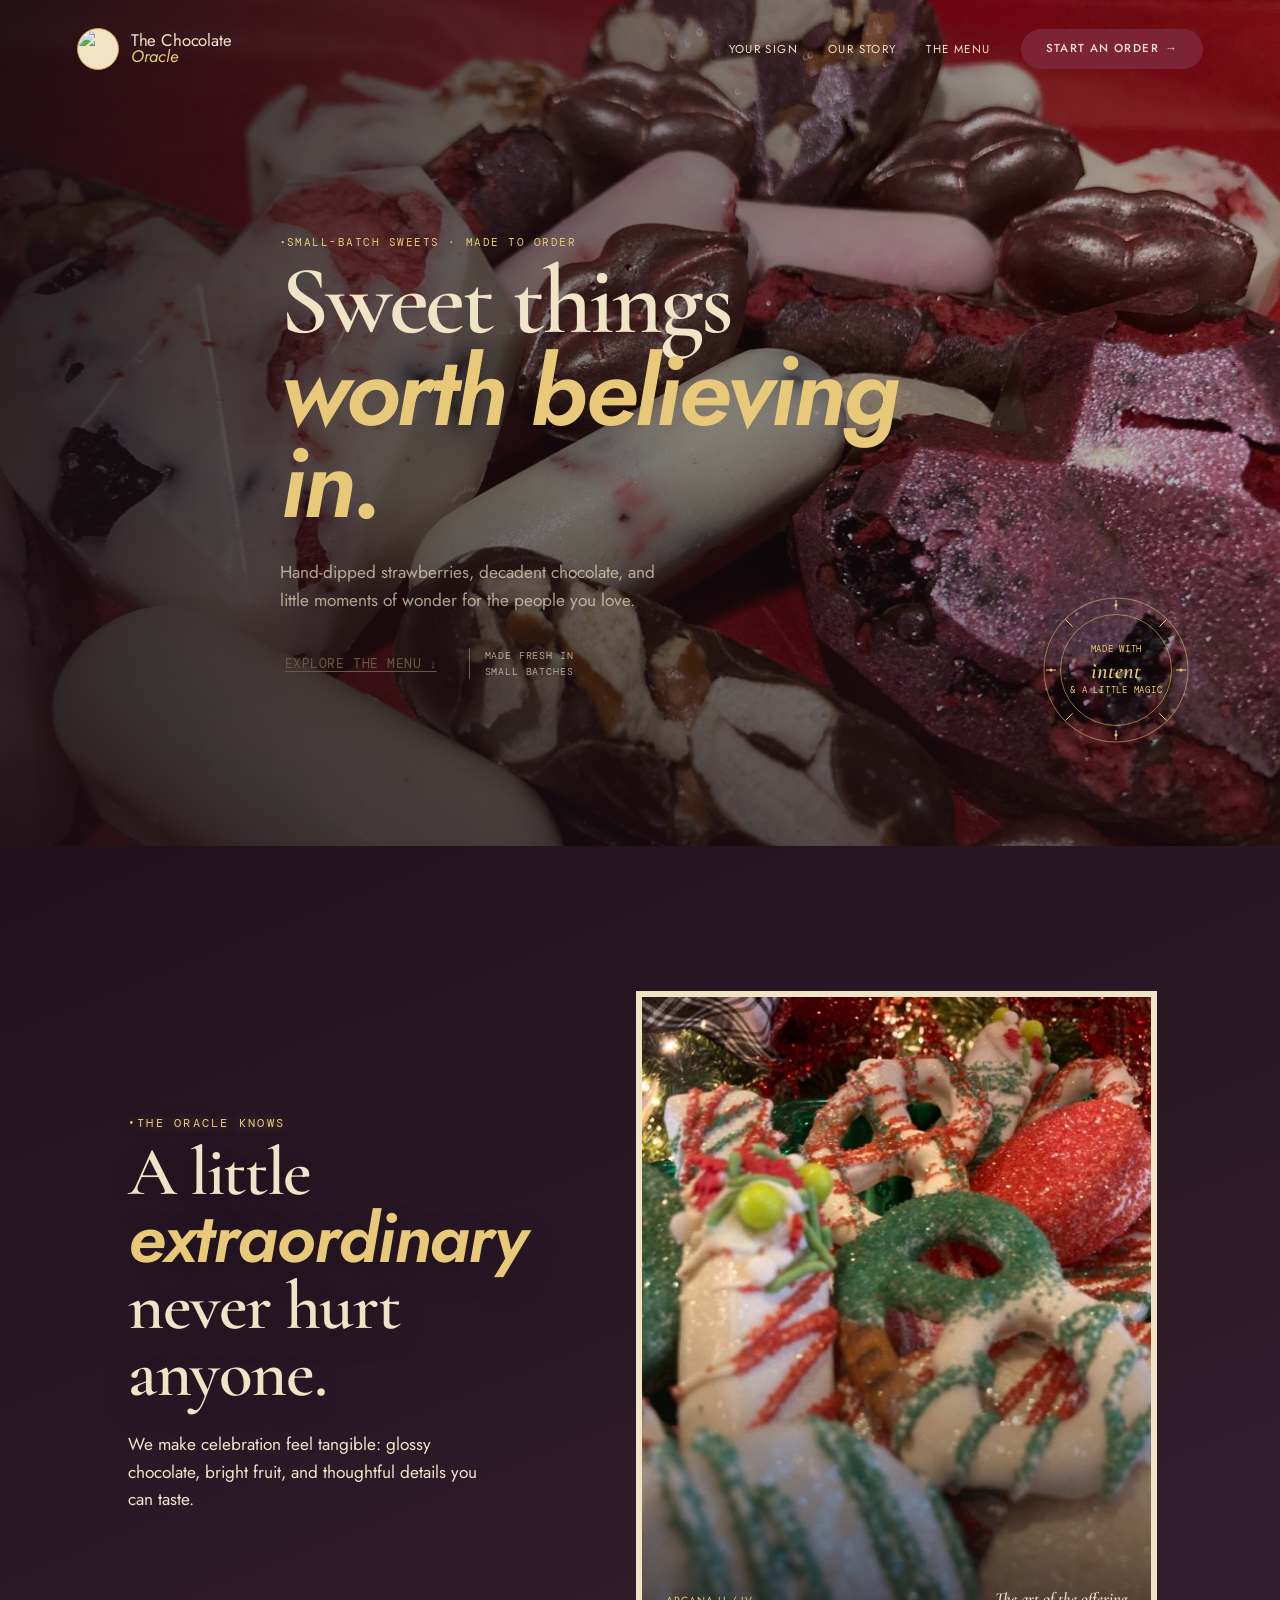
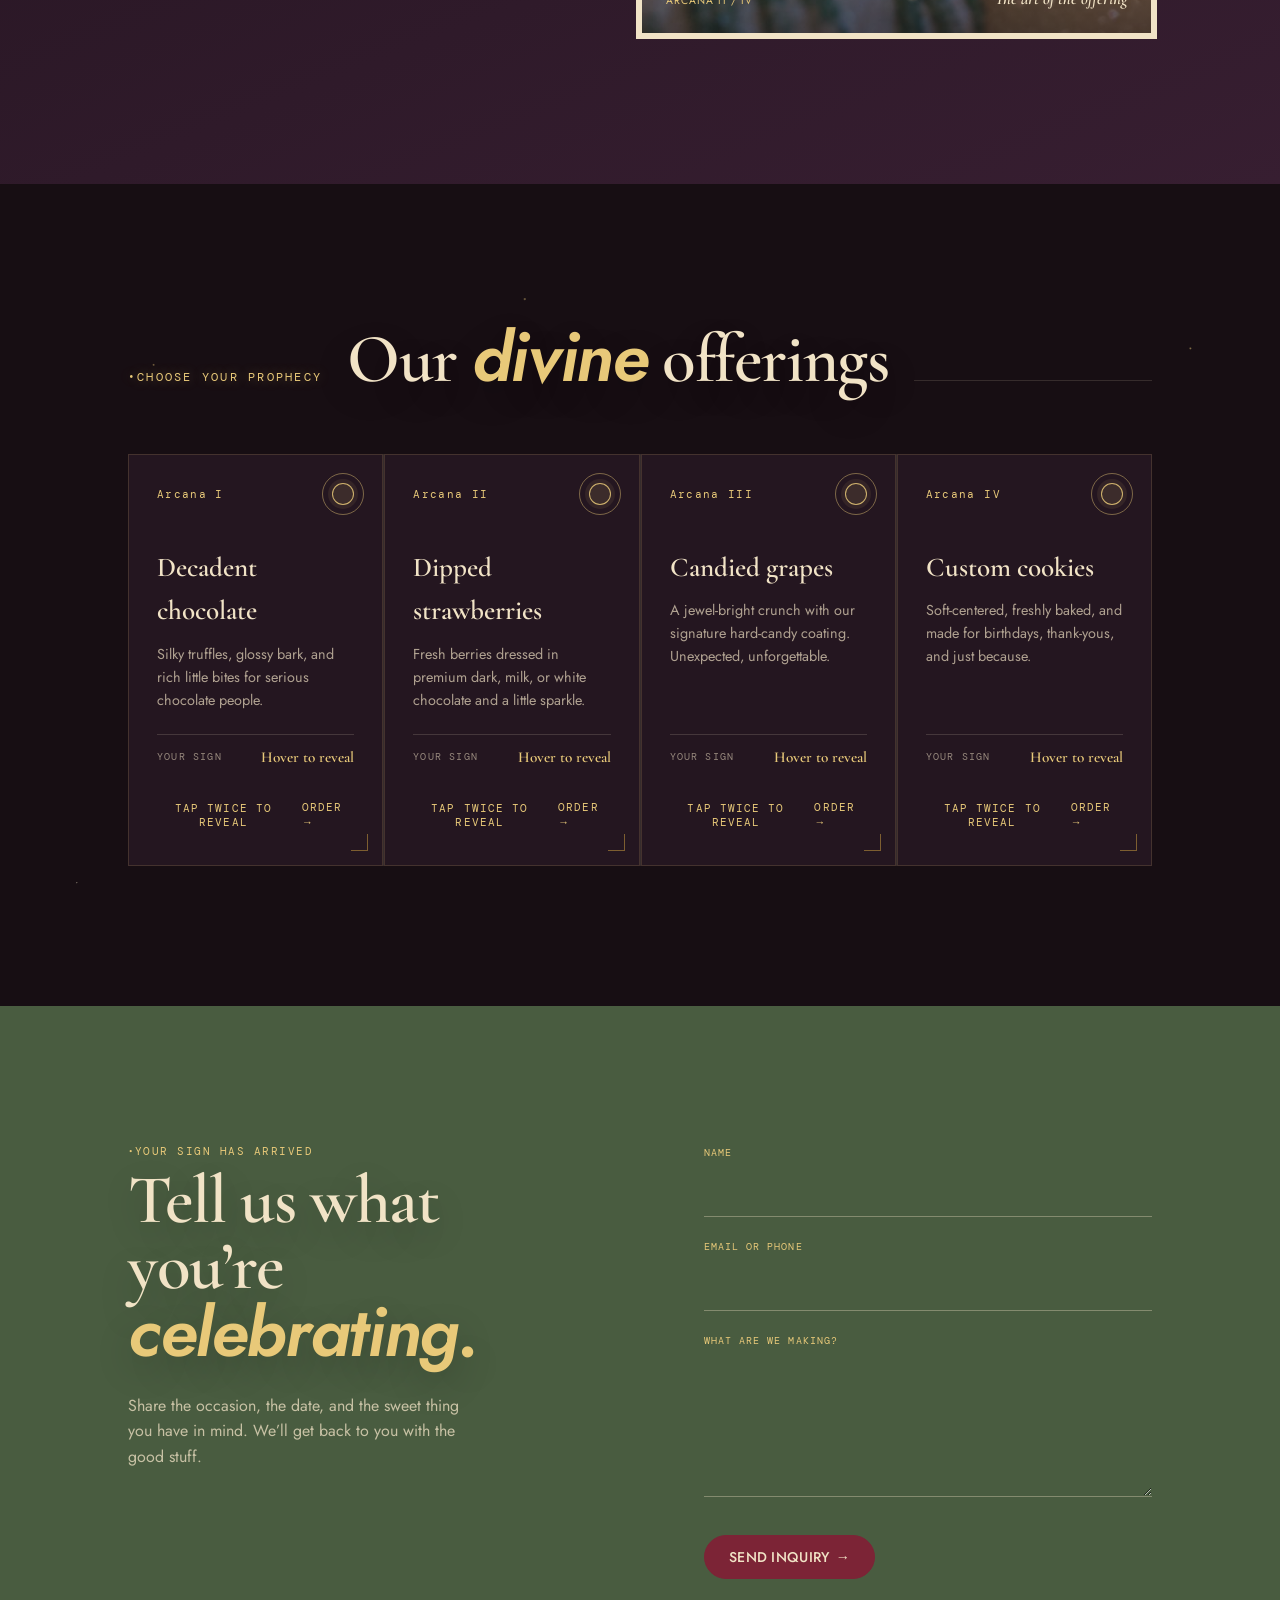
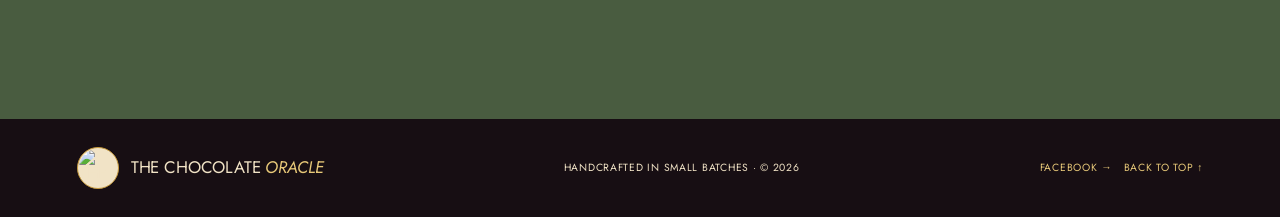
==== commit 38ad0d76: "remove emojis" ====
--- a/shop.html
+++ b/shop.html
@@ -18,7 +18,7 @@
             <a href="index.html">Your sign</a>
             <a href="#story">Our story</a>
             <a href="#menu">The menu</a>
-            <a href="#connect" class="btn-primary">Start an order <span aria-hidden="true">↗</span></a>
+            <a href="#connect" class="btn-primary">Start an order <span aria-hidden="true">→</span></a>
         </nav>
     </header>
 
@@ -97,7 +97,7 @@
                 </div>
                 <div class="card-footer">
                     <button type="button" class="card-action">Tap twice to reveal</button>
-                    <a href="#connect" aria-label="Order decadent chocolate">Order <span>↗</span></a>
+                    <a href="#connect" aria-label="Order decadent chocolate">Order <span>→</span></a>
                 </div>
             </div>
             <div class="card card--oracle" data-reveal-state="idle">
@@ -118,7 +118,7 @@
                 </div>
                 <div class="card-footer">
                     <button type="button" class="card-action">Tap twice to reveal</button>
-                    <a href="#connect" aria-label="Order dipped strawberries">Order <span>↗</span></a>
+                    <a href="#connect" aria-label="Order dipped strawberries">Order <span>→</span></a>
                 </div>
             </div>
             <div class="card card--oracle" data-reveal-state="idle">
@@ -139,7 +139,7 @@
                 </div>
                 <div class="card-footer">
                     <button type="button" class="card-action">Tap twice to reveal</button>
-                    <a href="#connect" aria-label="Order candied grapes">Order <span>↗</span></a>
+                    <a href="#connect" aria-label="Order candied grapes">Order <span>→</span></a>
                 </div>
             </div>
             <div class="card card--oracle" data-reveal-state="idle">
@@ -160,7 +160,7 @@
                 </div>
                 <div class="card-footer">
                     <button type="button" class="card-action">Tap twice to reveal</button>
-                    <a href="#connect" aria-label="Order custom cookies">Order <span>↗</span></a>
+                    <a href="#connect" aria-label="Order custom cookies">Order <span>→</span></a>
                 </div>
             </div>
         </div>
@@ -184,7 +184,7 @@
                 <textarea id="message" name="message" rows="5" required></textarea>
             </div>
 
-            <button type="submit" class="btn-primary form-submit">Send inquiry <span aria-hidden="true">↗</span></button>
+            <button type="submit" class="btn-primary form-submit">Send inquiry <span aria-hidden="true">→</span></button>
         </form>
     </section>
     </main>
@@ -193,7 +193,7 @@
     <footer>
         <a class="logo" href="index.html"><img class="logo-photo" src="https://scontent.fbtr1-1.fna.fbcdn.net/v/t39.30808-6/594072596_122097712575153212_9166603788342999100_n.jpg?stp=dst-jpg_tt6&amp;cstp=mx500x500&amp;ctp=s500x500&amp;_nc_cat=108&amp;ccb=1-7&amp;_nc_sid=6ee11a&amp;_nc_ohc=r9WMjKjKbZIQ7kNvwG5Yayb&amp;_nc_oc=Adr1AbtajCmg60G0U6X-JL86kqpSKoylIPFxCXI_S026IdfykBBBpPwS6JotdLHTeus&amp;_nc_zt=23&amp;_nc_ht=scontent.fbtr1-1.fna&amp;_nc_gid=QRbJIeFo7KZ7VgWL2P33UQ&amp;_nc_ss=7b2a8&amp;oh=00_AQHlGFoj-AohFdkRQfYXMRDlt6p4kGwg3x56mPkNC_NFeQ&amp;oe=6A7360A0" alt="The Chocolate Oracle logo"><span>The Chocolate <em>Oracle</em></span></a>
         <p>Handcrafted in small batches · © 2026</p>
-        <span><a href="https://www.facebook.com/profile.php?id=61584596374149" class="back-top">Facebook ↗</a> &nbsp; <a href="#top" class="back-top">Back to top ↑</a></span>
+        <span><a href="https://www.facebook.com/profile.php?id=61584596374149" class="back-top">Facebook →</a> &nbsp; <a href="#top" class="back-top">Back to top ↑</a></span>
     </footer>
 
     <script src="oracle-shop.js"></script>
--- a/style.css
+++ b/style.css
@@ -198,7 +198,7 @@
     letter-spacing: .18em;
     margin-bottom: 22px;
 }
-.eyebrow::before { content: '✦'; font-size: .85em; }
+.eyebrow::before { content: '•'; font-size: .85em; }
 
 .hero-content h1 { font-size: clamp(3.6rem, 7.6vw, 7.2rem); font-weight: 600; line-height: .92; letter-spacing: -.03em; margin-bottom: 27px; }
 .hero-content h1 em, h2 em { color: var(--gold-bright); font-weight: 600; font-style: italic; }
@@ -243,18 +243,20 @@
    STORY / SHOWCASE SECTION
    ============================================ */
 .showcase {
-    background: var(--parchment);
+    background: linear-gradient(158deg, #1f121c 0%, #371e31 100%);
     padding: 150px 10vw;
     display: grid;
     grid-template-columns: .8fr 1.2fr;
     gap: 9vw;
     align-items: center;
-}
-.section-intro h2, .section-heading h2, .connect h2 { font-size: clamp(2.7rem, 5.4vw, 5.1rem); font-weight: 600; line-height: .96; letter-spacing: -.02em; margin-bottom: 25px; }
-.section-intro > p:last-child { color: var(--text-on-light-dim); max-width: 340px; font-size: 1.02rem; }
-.section-intro .eyebrow, .section-heading .eyebrow { color: var(--wine); }
-.section-intro .eyebrow::before, .section-heading .eyebrow::before, .connect .eyebrow::before { content: '✦'; color: var(--wine); }
-.section-intro h2 em { color: var(--wine); font-style: italic; }
+    color: var(--text-on-light);
+}
+.section-intro h2, .section-heading h2, .connect h2 { font-size: clamp(3rem, 5.4vw, 5.6rem); font-weight: 600; line-height: .96; letter-spacing: -.02em; margin-bottom: 25px; text-shadow: 0 12px 36px rgba(0, 0, 0, 0.22); }
+.section-intro > p:last-child { color: rgba(241, 227, 198, 1); max-width: 360px; font-size: 1.08rem; }
+.section-intro .eyebrow, .section-heading .eyebrow { color: var(--gold-bright); font-size: .78rem; letter-spacing: .18em; text-shadow: 0 0 12px rgba(232, 201, 121, 0.4); }
+.section-intro .eyebrow::before, .section-heading .eyebrow::before, .connect .eyebrow::before { content: '•'; color: var(--gold-bright); }
+.section-intro h2 em { color: var(--gold-bright); font-style: italic; }
+.section-intro h2 { color: var(--parchment); }
 
 .video-container {
     position: relative;
--- a/oracle-intro.css
+++ b/oracle-intro.css
@@ -109,10 +109,22 @@
 }
 @keyframes twinkle { 0%, 100% { opacity: .4; } 50% { opacity: .75; } }
 
-.intro-lead { position: relative; z-index: 2; text-align: center; max-width: 34rem; margin-bottom: 3.5rem; }
-.intro-lead h1 { font-size: clamp(2.2rem, 5vw, 3.4rem); font-weight: 600; line-height: 1.08; margin-bottom: .9rem; }
+.intro-lead {
+    position: relative;
+    z-index: 2;
+    text-align: center;
+    max-width: 34rem;
+    margin-bottom: 3.5rem;
+    padding: 1rem 1.2rem;
+    border-radius: 1.2rem;
+    background: rgba(10, 7, 10, 0.3);
+    backdrop-filter: blur(8px);
+    -webkit-backdrop-filter: blur(8px);
+    box-shadow: 0 10px 32px rgba(0, 0, 0, 0.16);
+}
+.intro-lead h1 { color: var(--text-on-dark); font-size: clamp(2.2rem, 5vw, 3.4rem); font-weight: 600; line-height: 1.08; margin-bottom: .9rem; }
 .intro-lead em { color: var(--gold-bright); font-style: italic; }
-.intro-copy { color: var(--text-on-dark-dim); font-size: 1.02rem; }
+.intro-copy { color: var(--text-on-dark); font-size: 1.02rem; max-width: 30rem; margin: 0 auto; }
 
 /* ============================================
    THE FAN
@@ -223,6 +235,23 @@
 
 .tarot-card h3 { font-family: 'Cormorant Garamond', Georgia, serif; font-size: 1.3rem; font-weight: 600; margin-top: .3rem; }
 .tarot-card .zodiac-dates { font: .64rem/1 'DM Mono', monospace; color: var(--text-on-dark-dim); letter-spacing: .02em; margin-top: .2rem; }
+
+.card-hint {
+    margin-top: .45rem;
+    font: .62rem/1 'DM Mono', monospace;
+    letter-spacing: .1em;
+    text-transform: uppercase;
+    color: var(--gold-bright);
+    opacity: 0;
+    transform: translateY(4px);
+    transition: opacity .25s ease, transform .25s ease;
+    pointer-events: none;
+}
+
+.tarot-card.pending .card-hint {
+    opacity: 1;
+    transform: translateY(0);
+}
 
 .tarot-card:hover,
 .tarot-card:focus-visible {
